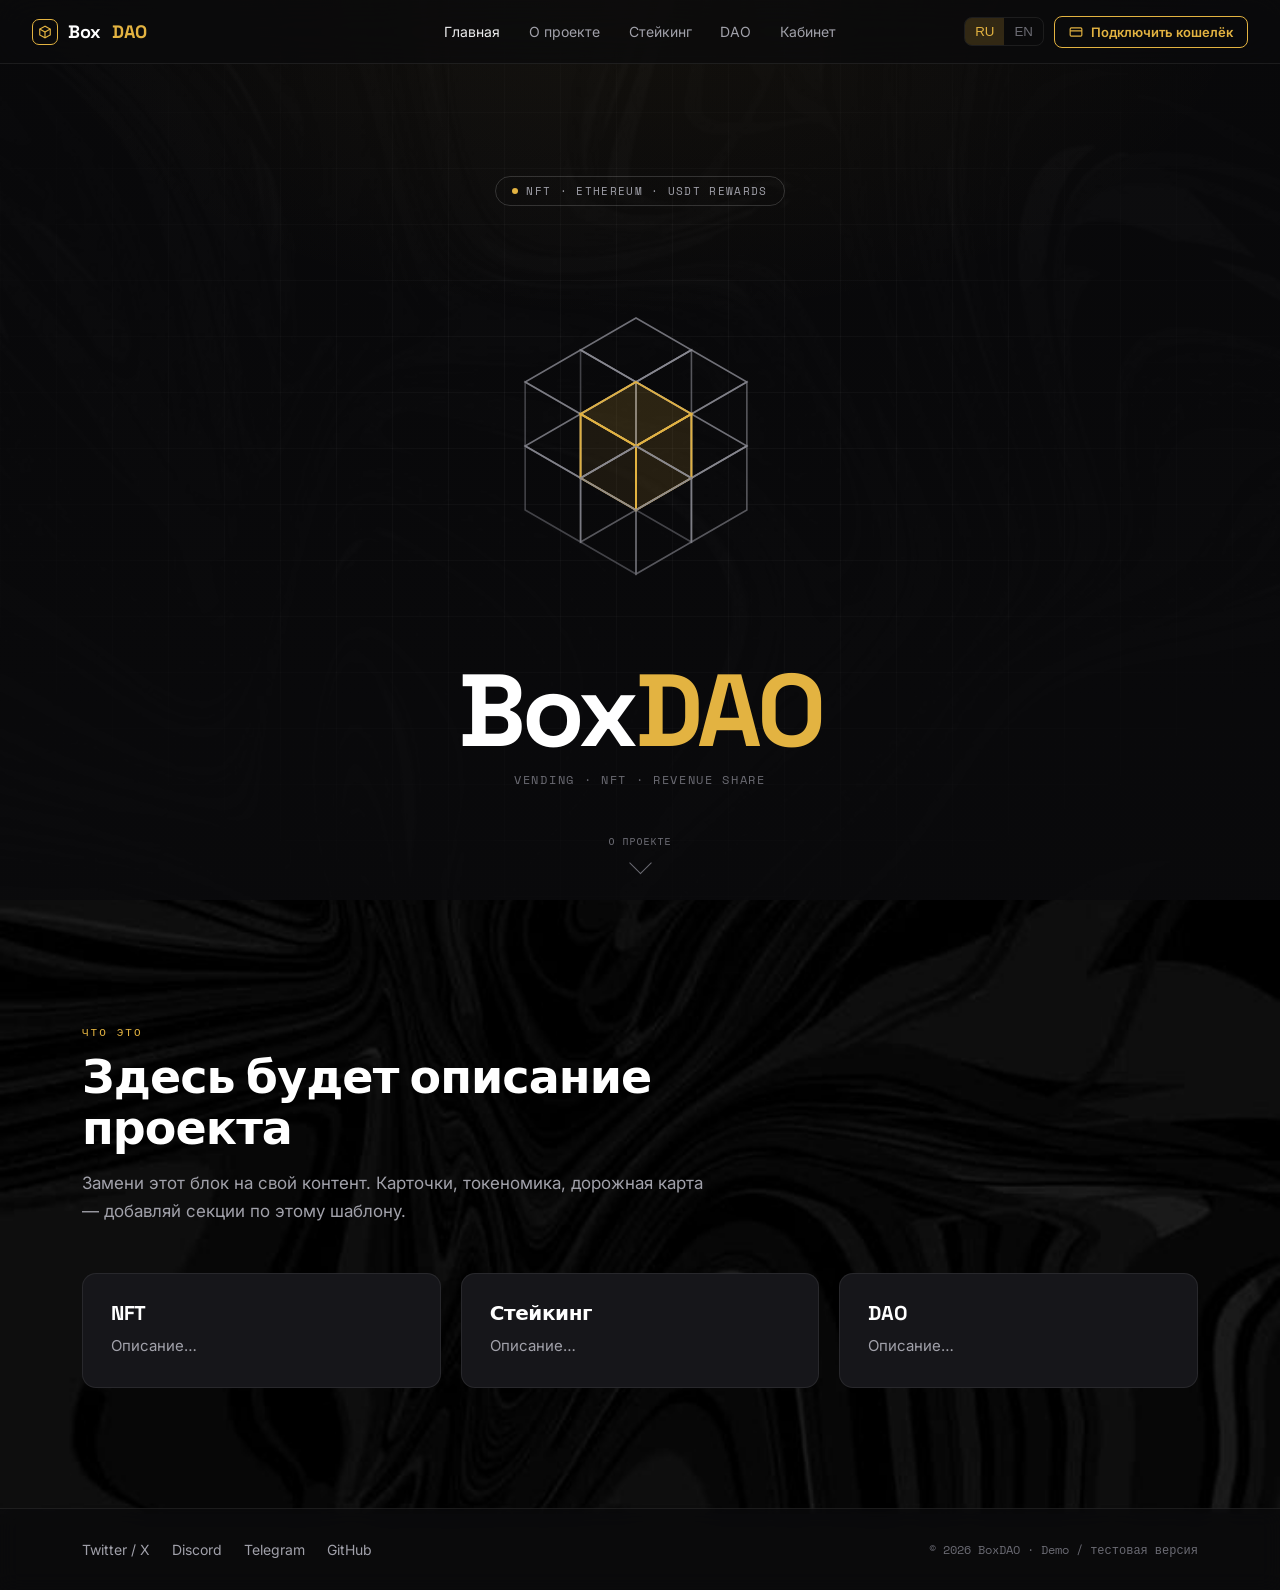
==== uploads/boxdao/index.html @ 40731cd9 "Add files via upload" ====
<!DOCTYPE html>
<html lang="ru">
<head>
  <meta charset="UTF-8">
  <meta name="viewport" content="width=device-width, initial-scale=1.0">
  <title>BoxDAO — NFT Vending</title>

  <!-- Шрифты -->
  <link rel="preconnect" href="https://fonts.googleapis.com">
  <link rel="preconnect" href="https://fonts.gstatic.com" crossorigin>
  <link href="https://fonts.googleapis.com/css2?family=Space+Grotesk:wght@400;500;700&family=Inter:wght@400;500;600&family=Space+Mono:wght@400;700&display=swap" rel="stylesheet">

  <!-- Стили (порядок важен: переменные → база → раскладка → компоненты) -->
  <link rel="stylesheet" href="css/variables.css">
  <link rel="stylesheet" href="css/base.css">
  <link rel="stylesheet" href="css/layout.css">
  <link rel="stylesheet" href="css/components.css">
</head>
<body>

  <!-- Шапка вставляется из main.js -->
  <div id="header"></div>

  <!-- ===================== HERO ===================== -->
  <section class="hero">
    <div class="hero-badge"><span class="dot"></span>NFT · Ethereum · USDT Rewards</div>

    <canvas id="cube-canvas"></canvas>

    <div class="hero-wordmark">
      <div class="hero-title">Box<b>DAO</b></div>
      <div class="hero-sub">Vending · NFT · Revenue Share</div>
    </div>

    <a class="scroll-hint" href="about.html">
      <span>О проекте</span>
      <span class="arrow"></span>
    </a>
  </section>

  <!-- ===================== ДАЛЬШЕ ТЫ ДОПИШЕШЬ СЕКЦИИ ===================== -->
  <!-- Пример заготовки секции — наполни своим контентом или удали: -->
  <section class="section">
    <div class="container">
      <div class="section-head">
        <span class="eyebrow">Что это</span>
        <h2>Здесь будет описание проекта</h2>
        <p>Замени этот блок на свой контент. Карточки, токеномика,
           дорожная карта — добавляй секции по этому шаблону.</p>
      </div>
      <div class="card-grid">
        <div class="card"><h3>NFT</h3><p>Описание…</p></div>
        <div class="card"><h3>Стейкинг</h3><p>Описание…</p></div>
        <div class="card"><h3>DAO</h3><p>Описание…</p></div>
      </div>
    </div>
  </section>

  <!-- Футер вставляется из main.js -->
  <div id="footer"></div>

  <!-- Скрипты -->
  <script src="js/main.js"></script>
  <script src="js/cube.js"></script>
</body>
</html>
---- uploads/boxdao/css/variables.css ----
/* =========================================================================
   variables.css — единый источник дизайн-токенов BoxDAO
   Меняй цвета/шрифты/отступы ТОЛЬКО здесь — они подтянутся по всему сайту.
   Тема: тёмная, нейтральная (графит) с тёплым янтарным акцентом.
   ========================================================================= */

:root {
  /* --- Базовые поверхности (фоны) --- */
  --bg:            #0a0a0c;   /* основной фон страницы */
  --bg-soft:       #111114;   /* приподнятые блоки/секции */
  --surface:       #16161a;   /* карточки */
  --surface-hi:    #1e1e24;   /* карточки при наведении */

  /* --- Текст --- */
  --text:          #ECECEE;   /* основной текст */
  --text-dim:      #A1A1AA;   /* вторичный текст */
  --muted:         #6B6B73;   /* подписи, плейсхолдеры */

  /* --- Акцент (тёплый янтарь/латунь) --- */
  --accent:        #E3B341;   /* основной акцент */
  --accent-soft:   #C9952E;   /* акцент потемнее (hover) */
  --accent-glow:   rgba(227, 179, 65, 0.18); /* свечение/тени акцента */

  /* --- Линии и границы --- */
  --border:        rgba(255, 255, 255, 0.08);
  --border-hi:     rgba(255, 255, 255, 0.16);

  /* --- Шрифты --- */
  /* Display — характерный гротеск для заголовков.
     Body — нейтральный читаемый. Mono — технические подписи. */
  --font-display:  "Space Grotesk", "Syne", system-ui, sans-serif;
  --font-body:     "Inter", system-ui, -apple-system, sans-serif;
  --font-mono:     "Space Mono", ui-monospace, monospace;

  /* --- Размеры/радиусы --- */
  --radius-sm: 8px;
  --radius:    14px;
  --radius-lg: 22px;

  /* --- Раскладка --- */
  --header-h:  64px;
  --maxw:      1180px;   /* максимальная ширина контента */
  --gutter:    2rem;     /* боковые отступы */

  /* --- Тени --- */
  --shadow:    0 10px 40px rgba(0, 0, 0, 0.45);

  /* --- Переходы --- */
  --t-fast: 0.18s ease;
  --t:      0.28s cubic-bezier(0.23, 1, 0.32, 1);
}
---- uploads/boxdao/css/base.css ----
/* =========================================================================
   base.css — сброс стилей, базовая типографика и фон сайта
   ========================================================================= */

*, *::before, *::after {
  margin: 0;
  padding: 0;
  box-sizing: border-box;
}

html {
  scroll-behavior: smooth;
}

body {
  min-height: 100vh;
  font-family: var(--font-body);
  color: var(--text);
  background-color: var(--bg);

  /* --- ФОН: background.jpg (тёмный мраморный паттерн) ---
     Закреплён, перекрывает весь экран, по центру. */
  background-image: url("../assets/img/background.jpg");
  background-size: cover;
  background-position: center;
  background-attachment: fixed;
  background-repeat: no-repeat;

  -webkit-font-smoothing: antialiased;
  text-rendering: optimizeLegibility;
}

/* Тёмный оверлей поверх фона — чтобы текст читался,
   а фон оставался атмосферным фоном, а не «забивал» контент.
   Лёгкий радиальный высвет в центре добавляет глубины. */
body::before {
  content: "";
  position: fixed;
  inset: 0;
  z-index: -1;
  pointer-events: none;
  background:
    radial-gradient(ellipse 80% 60% at 50% 0%, rgba(227,179,65,0.05), transparent 60%),
    linear-gradient(180deg, rgba(10,10,12,0.82), rgba(10,10,12,0.92));
}

/* --- Типографика --- */
h1, h2, h3, h4 {
  font-family: var(--font-display);
  font-weight: 700;
  line-height: 1.1;
  letter-spacing: -0.02em;
  color: #fff;
}

p { line-height: 1.65; color: var(--text-dim); }

a { color: inherit; text-decoration: none; }

img { display: block; max-width: 100%; }

::selection {
  background: var(--accent-glow);
  color: var(--text);
}

/* Утилита-обёртка для ширины контента */
.container {
  width: 100%;
  max-width: var(--maxw);
  margin-inline: auto;
  padding-inline: var(--gutter);
}

/* Технические «лейблы» моноширинным шрифтом */
.eyebrow {
  font-family: var(--font-mono);
  font-size: 11px;
  letter-spacing: 0.18em;
  text-transform: uppercase;
  color: var(--accent);
}
---- uploads/boxdao/css/layout.css ----
/* =========================================================================
   layout.css — шапка, навигация, hero, секции, футер
   Header и footer одинаковы на всех страницах (вставляются через main.js).
   ========================================================================= */

/* ---------------------------- ШАПКА ---------------------------- */
.site-header {
  position: fixed;
  top: 0; left: 0; right: 0;
  z-index: 100;
  height: var(--header-h);
  display: flex;
  align-items: center;
  justify-content: space-between;
  padding-inline: var(--gutter);
  border-bottom: 1px solid var(--border);
  background: rgba(10, 10, 12, 0.7);
  backdrop-filter: blur(18px);
  -webkit-backdrop-filter: blur(18px);
}

.brand {
  display: flex;
  align-items: center;
  gap: 10px;
  font-family: var(--font-display);
  font-weight: 700;
  font-size: 18px;
  letter-spacing: 0.01em;
  color: #fff;
}
.brand-mark {
  width: 26px; height: 26px;
  display: grid; place-items: center;
  border: 1.5px solid var(--accent);
  border-radius: 7px;
  color: var(--accent);
}
.brand b { color: var(--accent); font-weight: 700; }

/* Навигация по центру */
.nav {
  position: absolute;
  left: 50%;
  transform: translateX(-50%);
  display: flex;
  gap: 1.8rem;
}
.nav a {
  font-size: 14px;
  color: var(--text-dim);
  transition: color var(--t-fast);
}
.nav a:hover,
.nav a.active { color: var(--text); }

/* Правый блок шапки */
.header-right { display: flex; align-items: center; gap: 10px; }

.lang {
  display: flex;
  border: 1px solid var(--border);
  border-radius: var(--radius-sm);
  overflow: hidden;
  font-family: var(--font-mono);
  font-size: 11px;
  font-weight: 700;
}
.lang button {
  background: transparent;
  border: 0;
  color: var(--muted);
  padding: 6px 10px;
  cursor: pointer;
  transition: var(--t-fast);
}
.lang button.on { background: var(--accent-glow); color: var(--accent); }

/* ---------------------------- HERO ---------------------------- */
.hero {
  min-height: 100vh;
  display: flex;
  flex-direction: column;
  align-items: center;
  justify-content: center;
  text-align: center;
  position: relative;
  padding-top: var(--header-h);
  overflow: hidden;
}

/* Тонкая сетка под кубом для глубины */
.hero::before {
  content: "";
  position: absolute;
  inset: 0;
  background-image:
    linear-gradient(rgba(255,255,255,0.035) 1px, transparent 1px),
    linear-gradient(90deg, rgba(255,255,255,0.035) 1px, transparent 1px);
  background-size: 56px 56px;
  -webkit-mask-image: radial-gradient(ellipse 65% 65% at 50% 45%, #000 15%, transparent 100%);
  mask-image: radial-gradient(ellipse 65% 65% at 50% 45%, #000 15%, transparent 100%);
  pointer-events: none;
}

.hero-badge {
  display: inline-flex;
  align-items: center;
  gap: 8px;
  padding: 6px 16px;
  border: 1px solid var(--border-hi);
  border-radius: 100px;
  font-family: var(--font-mono);
  font-size: 11px;
  letter-spacing: 0.12em;
  text-transform: uppercase;
  color: var(--text-dim);
  position: relative; z-index: 2;
  animation: fadeUp 0.9s var(--t) both;
}
.hero-badge .dot {
  width: 6px; height: 6px; border-radius: 50%;
  background: var(--accent);
  animation: pulse 2s ease-in-out infinite;
}

#cube-canvas {
  display: block;
  position: relative;
  z-index: 2;
  margin: 18px 0;
}

.hero-wordmark { position: relative; z-index: 2; animation: fadeUp 0.9s 0.1s var(--t) both; }
.hero-title {
  font-family: var(--font-display);
  font-size: clamp(54px, 8vw, 104px);
  font-weight: 700;
  letter-spacing: -0.04em;
  line-height: 0.95;
  color: #fff;
}
.hero-title b { color: var(--accent); font-weight: 700; }
.hero-sub {
  font-family: var(--font-mono);
  font-size: 12px;
  letter-spacing: 0.14em;
  text-transform: uppercase;
  color: var(--muted);
  margin-top: 12px;
}

/* Подсказка прокрутки */
.scroll-hint {
  position: absolute;
  bottom: 1.8rem; left: 50%;
  transform: translateX(-50%);
  display: flex; flex-direction: column; align-items: center; gap: 6px;
  z-index: 2;
}
.scroll-hint span {
  font-family: var(--font-mono);
  font-size: 10px; letter-spacing: 0.1em; text-transform: uppercase;
  color: var(--muted);
}
.scroll-hint .arrow {
  width: 16px; height: 16px;
  border-right: 1.5px solid var(--muted);
  border-bottom: 1.5px solid var(--muted);
  transform: rotate(45deg);
  animation: bounce 1.6s ease-in-out infinite;
}

/* ------------------------- СЕКЦИИ КОНТЕНТА ------------------------- */
.section {
  padding-block: clamp(64px, 10vw, 120px);
}
.section-head { max-width: 640px; margin-bottom: 48px; }
.section-head h2 {
  font-size: clamp(30px, 4vw, 46px);
  margin-top: 12px;
}
.section-head p { margin-top: 16px; font-size: 17px; }

/* Простой плейсхолдер-блок для будущего контента (можешь удалить) */
.placeholder {
  border: 1px dashed var(--border-hi);
  border-radius: var(--radius);
  padding: 40px;
  color: var(--muted);
  font-family: var(--font-mono);
  font-size: 13px;
  text-align: center;
}

/* ---------------------------- ФУТЕР ---------------------------- */
.site-footer {
  border-top: 1px solid var(--border);
  background: rgba(10, 10, 12, 0.6);
  backdrop-filter: blur(10px);
}
.footer-inner {
  display: flex;
  flex-wrap: wrap;
  align-items: center;
  justify-content: space-between;
  gap: 20px;
  padding-block: 32px;
}
.footer-links { display: flex; gap: 22px; flex-wrap: wrap; }
.footer-links a {
  font-size: 14px;
  color: var(--text-dim);
  transition: color var(--t-fast);
}
.footer-links a:hover { color: var(--accent); }
.footer-copy { font-family: var(--font-mono); font-size: 12px; color: var(--muted); }

/* ---------------------------- АНИМАЦИИ ---------------------------- */
@keyframes fadeUp {
  from { opacity: 0; transform: translateY(20px); }
  to   { opacity: 1; transform: translateY(0); }
}
@keyframes pulse {
  0%, 100% { opacity: 1; }
  50%      { opacity: 0.35; transform: scale(0.75); }
}
@keyframes bounce {
  0%, 100% { transform: rotate(45deg) translateY(0); }
  50%      { transform: rotate(45deg) translateY(6px); }
}

/* ---------------------------- АДАПТИВ ---------------------------- */
@media (max-width: 860px) {
  .nav { display: none; }            /* мобильное меню добавишь позже */
  :root { --gutter: 1.25rem; }
}
---- uploads/boxdao/css/components.css ----
/* =========================================================================
   components.css — переиспользуемые UI-компоненты
   ========================================================================= */

/* ---------------------------- КНОПКИ ---------------------------- */
.btn {
  display: inline-flex;
  align-items: center;
  gap: 8px;
  font-family: var(--font-body);
  font-size: 14px;
  font-weight: 600;
  padding: 10px 20px;
  border-radius: var(--radius-sm);
  border: 1px solid transparent;
  cursor: pointer;
  transition: var(--t);
  white-space: nowrap;
}

/* Основная — янтарная заливка */
.btn-primary {
  background: var(--accent);
  color: #1a1407;
}
.btn-primary:hover {
  background: var(--accent-soft);
  box-shadow: 0 6px 24px var(--accent-glow);
  transform: translateY(-1px);
}

/* Контурная */
.btn-outline {
  background: transparent;
  border-color: var(--border-hi);
  color: var(--text);
}
.btn-outline:hover { border-color: var(--accent); color: var(--accent); }

/* Компактная кнопка кошелька в шапке */
.btn-wallet {
  background: transparent;
  border: 1px solid var(--accent);
  color: var(--accent);
  font-size: 13px;
  padding: 7px 14px;
}
.btn-wallet:hover { background: var(--accent-glow); }

/* ---------------------------- КАРТОЧКИ ---------------------------- */
.card {
  background: var(--surface);
  border: 1px solid var(--border);
  border-radius: var(--radius);
  padding: 28px;
  transition: var(--t);
}
.card:hover {
  background: var(--surface-hi);
  border-color: var(--border-hi);
  transform: translateY(-3px);
  box-shadow: var(--shadow);
}
.card h3 { font-size: 20px; margin-bottom: 10px; }
.card p { font-size: 15px; }

.card-grid {
  display: grid;
  grid-template-columns: repeat(auto-fit, minmax(260px, 1fr));
  gap: 20px;
}

/* ---------------------- МОДАЛКА (заглушка кошелька) ---------------------- */
.modal-overlay {
  position: fixed;
  inset: 0;
  z-index: 200;
  display: none;                 /* открывается через JS (.open) */
  align-items: center;
  justify-content: center;
  background: rgba(0, 0, 0, 0.6);
  backdrop-filter: blur(6px);
  animation: fadeUp 0.2s ease;
}
.modal-overlay.open { display: flex; }

.modal {
  width: min(420px, 90vw);
  background: var(--bg-soft);
  border: 1px solid var(--border-hi);
  border-radius: var(--radius-lg);
  padding: 32px;
  text-align: center;
  box-shadow: var(--shadow);
}
.modal .eyebrow { display: block; margin-bottom: 14px; }
.modal h3 { font-size: 22px; margin-bottom: 10px; }
.modal p { font-size: 15px; margin-bottom: 24px; }
.modal .btn { width: 100%; justify-content: center; }
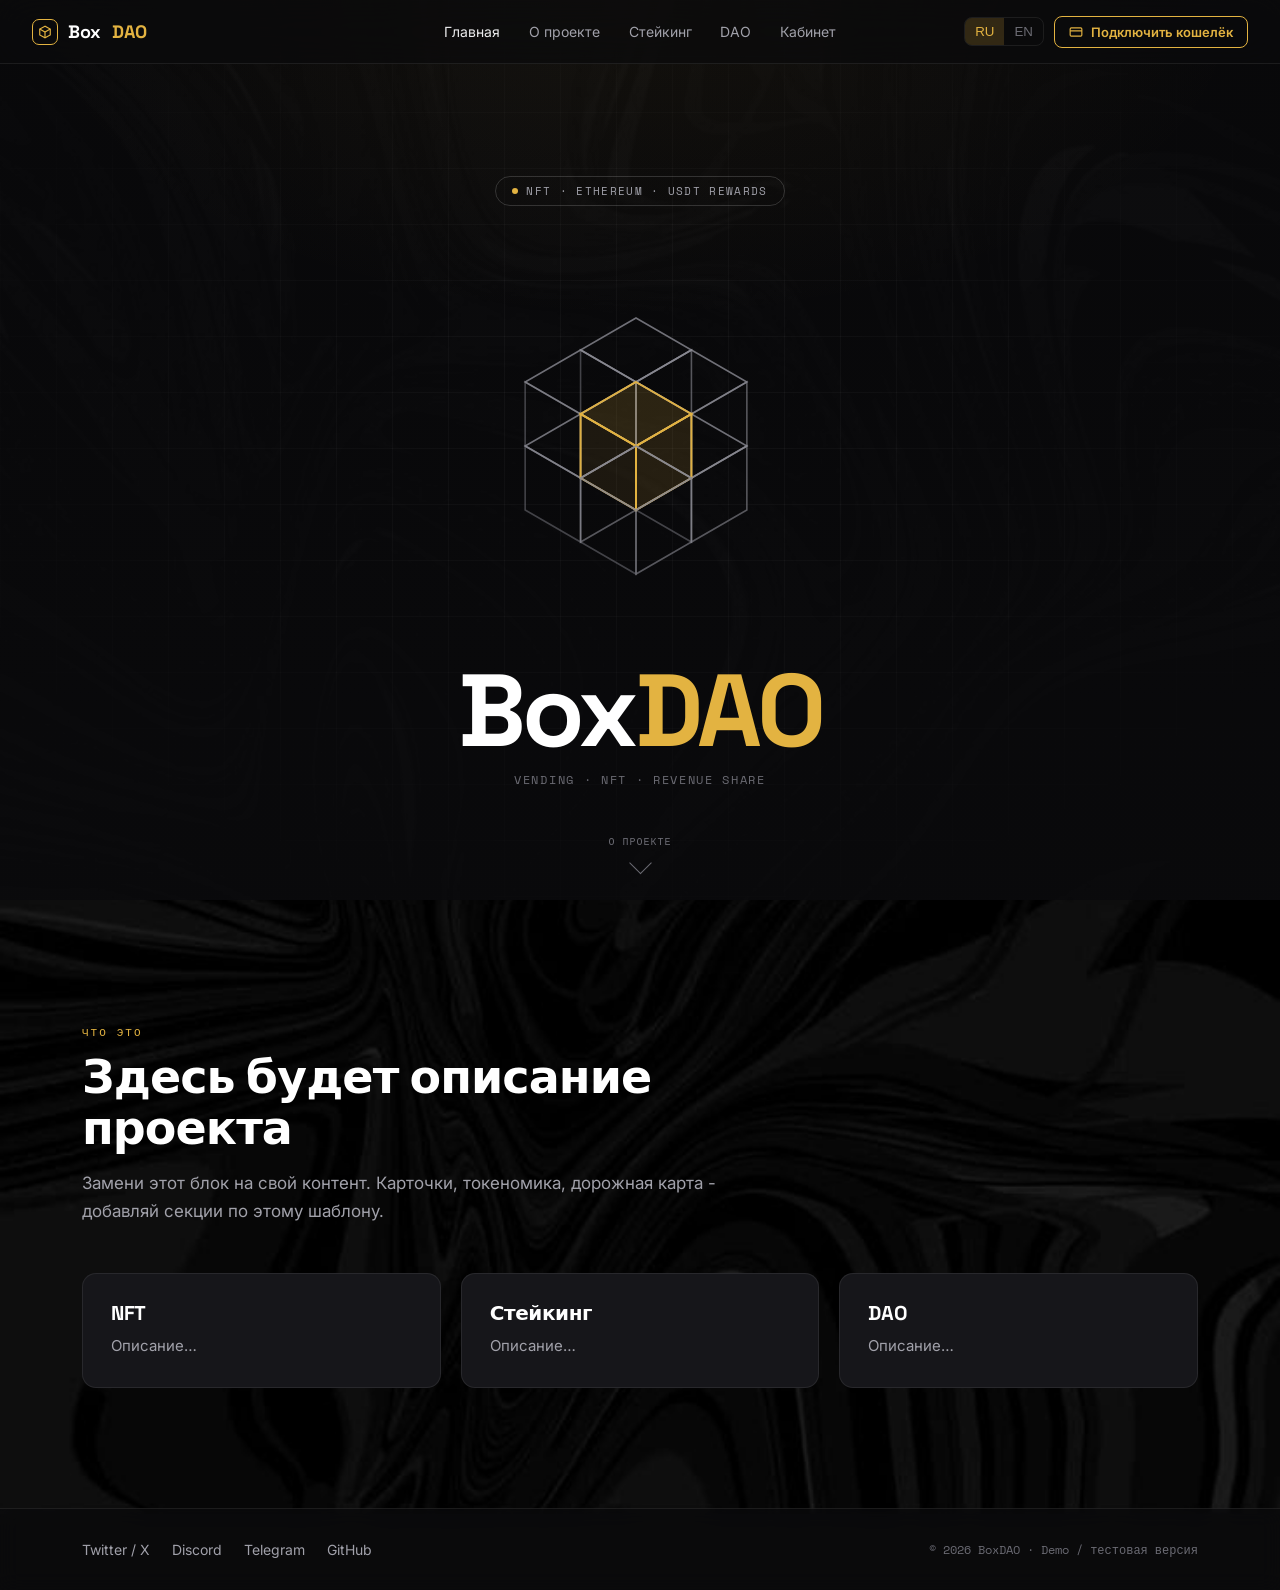
==== commit 1e0072bb: "Replace em-dashes with regular hyphens across all files" ====
--- a/uploads/boxdao/index.html
+++ b/uploads/boxdao/index.html
@@ -3,7 +3,7 @@
 <head>
   <meta charset="UTF-8">
   <meta name="viewport" content="width=device-width, initial-scale=1.0">
-  <title>BoxDAO — NFT Vending</title>
+  <title>BoxDAO - NFT Vending</title>
 
   <!-- Шрифты -->
   <link rel="preconnect" href="https://fonts.googleapis.com">
@@ -39,14 +39,14 @@
   </section>
 
   <!-- ===================== ДАЛЬШЕ ТЫ ДОПИШЕШЬ СЕКЦИИ ===================== -->
-  <!-- Пример заготовки секции — наполни своим контентом или удали: -->
+  <!-- Пример заготовки секции - наполни своим контентом или удали: -->
   <section class="section">
     <div class="container">
       <div class="section-head">
         <span class="eyebrow">Что это</span>
         <h2>Здесь будет описание проекта</h2>
         <p>Замени этот блок на свой контент. Карточки, токеномика,
-           дорожная карта — добавляй секции по этому шаблону.</p>
+           дорожная карта - добавляй секции по этому шаблону.</p>
       </div>
       <div class="card-grid">
         <div class="card"><h3>NFT</h3><p>Описание…</p></div>
--- a/uploads/boxdao/css/variables.css
+++ b/uploads/boxdao/css/variables.css
@@ -1,6 +1,6 @@
 /* =========================================================================
-   variables.css — единый источник дизайн-токенов BoxDAO
-   Меняй цвета/шрифты/отступы ТОЛЬКО здесь — они подтянутся по всему сайту.
+   variables.css - единый источник дизайн-токенов BoxDAO
+   Меняй цвета/шрифты/отступы ТОЛЬКО здесь - они подтянутся по всему сайту.
    Тема: тёмная, нейтральная (графит) с тёплым янтарным акцентом.
    ========================================================================= */
 
@@ -26,8 +26,8 @@
   --border-hi:     rgba(255, 255, 255, 0.16);
 
   /* --- Шрифты --- */
-  /* Display — характерный гротеск для заголовков.
-     Body — нейтральный читаемый. Mono — технические подписи. */
+  /* Display - характерный гротеск для заголовков.
+     Body - нейтральный читаемый. Mono - технические подписи. */
   --font-display:  "Space Grotesk", "Syne", system-ui, sans-serif;
   --font-body:     "Inter", system-ui, -apple-system, sans-serif;
   --font-mono:     "Space Mono", ui-monospace, monospace;
--- a/uploads/boxdao/css/base.css
+++ b/uploads/boxdao/css/base.css
@@ -1,5 +1,5 @@
 /* =========================================================================
-   base.css — сброс стилей, базовая типографика и фон сайта
+   base.css - сброс стилей, базовая типографика и фон сайта
    ========================================================================= */
 
 *, *::before, *::after {
@@ -30,7 +30,7 @@
   text-rendering: optimizeLegibility;
 }
 
-/* Тёмный оверлей поверх фона — чтобы текст читался,
+/* Тёмный оверлей поверх фона - чтобы текст читался,
    а фон оставался атмосферным фоном, а не «забивал» контент.
    Лёгкий радиальный высвет в центре добавляет глубины. */
 body::before {
--- a/uploads/boxdao/css/layout.css
+++ b/uploads/boxdao/css/layout.css
@@ -1,5 +1,5 @@
 /* =========================================================================
-   layout.css — шапка, навигация, hero, секции, футер
+   layout.css - шапка, навигация, hero, секции, футер
    Header и footer одинаковы на всех страницах (вставляются через main.js).
    ========================================================================= */
 
--- a/uploads/boxdao/css/components.css
+++ b/uploads/boxdao/css/components.css
@@ -1,5 +1,5 @@
 /* =========================================================================
-   components.css — переиспользуемые UI-компоненты
+   components.css - переиспользуемые UI-компоненты
    ========================================================================= */
 
 /* ---------------------------- КНОПКИ ---------------------------- */
@@ -18,7 +18,7 @@
   white-space: nowrap;
 }
 
-/* Основная — янтарная заливка */
+/* Основная - янтарная заливка */
 .btn-primary {
   background: var(--accent);
   color: #1a1407;
